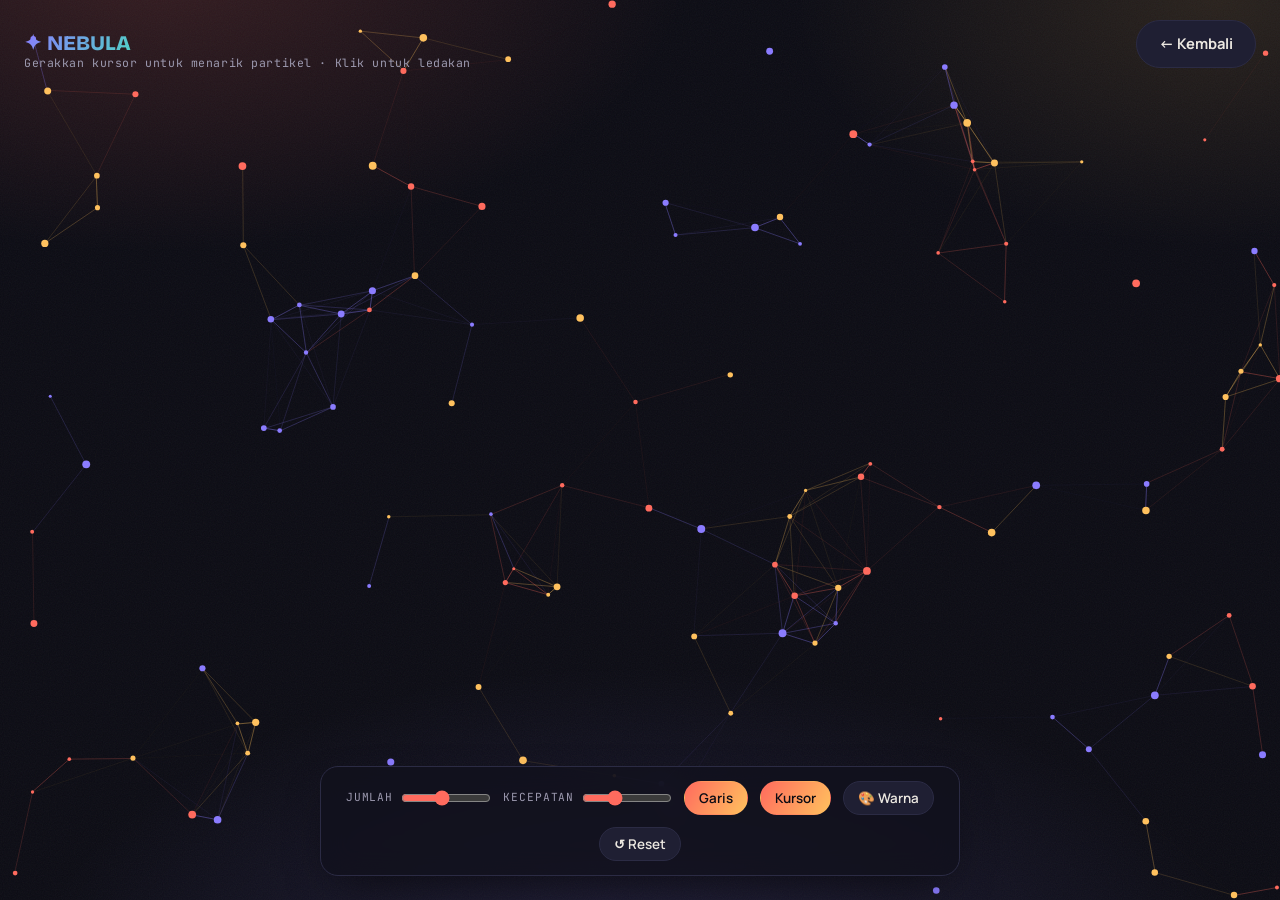
==== playground.html @ 3de66f95 "Add files via upload" ====
<!DOCTYPE html>
<html lang="id">
<head>
  <meta charset="UTF-8">
  <meta name="viewport" content="width=device-width, initial-scale=1.0">
  <title>NEBULA — Particle Playground | Nathaniel Widiyanto</title>
  <link rel="stylesheet" href="style.css">
  <style>
    body { overflow: hidden; }
    #stage { position: fixed; inset: 0; z-index: 0; display: block; }

    .pg-ui {
      position: fixed;
      z-index: 3;
      left: 50%;
      bottom: 24px;
      transform: translateX(-50%);
      display: flex;
      flex-wrap: wrap;
      gap: 12px;
      align-items: center;
      justify-content: center;
      background: rgba(17, 17, 29, 0.78);
      backdrop-filter: blur(14px);
      border: 1px solid var(--border);
      border-radius: 18px;
      padding: 14px 18px;
      box-shadow: var(--shadow);
      max-width: calc(100% - 32px);
    }
    .pg-ui .group { display: flex; align-items: center; gap: 8px; }
    .pg-ui label {
      font-family: 'JetBrains Mono', monospace;
      font-size: 0.7rem;
      letter-spacing: 0.08em;
      text-transform: uppercase;
      color: var(--text-muted);
    }
    .pg-ui input[type="range"] { width: 90px; accent-color: var(--coral); cursor: pointer; }
    .pg-chip {
      border: 1px solid var(--border);
      background: var(--surface-2);
      color: var(--text);
      border-radius: 999px;
      padding: 7px 14px;
      font-family: 'Manrope', sans-serif;
      font-weight: 600;
      font-size: 0.84rem;
      cursor: pointer;
      transition: all 0.2s ease;
    }
    .pg-chip:hover { border-color: var(--coral); }
    .pg-chip.active { background: var(--grad-warm); color: var(--bg); border-color: transparent; }

    .pg-top {
      position: fixed;
      z-index: 3;
      top: 20px;
      left: 24px;
      right: 24px;
      display: flex;
      align-items: center;
      justify-content: space-between;
      gap: 16px;
    }
    .pg-title {
      font-family: 'Bricolage Grotesque', sans-serif;
      font-weight: 800;
      font-size: 1.3rem;
      display: flex;
      align-items: center;
      gap: 10px;
    }
    .pg-title .grad {
      background: var(--grad-cool);
      -webkit-background-clip: text; background-clip: text;
      -webkit-text-fill-color: transparent;
    }
    .pg-hint {
      font-family: 'JetBrains Mono', monospace;
      font-size: 0.72rem;
      color: var(--text-muted);
      letter-spacing: 0.05em;
    }
    @media (max-width: 620px) {
      .pg-hint { display: none; }
      .pg-ui { gap: 9px; padding: 12px; bottom: 14px; }
      .pg-ui input[type="range"] { width: 70px; }
    }
  </style>
</head>
<body>

  <canvas id="stage"></canvas>

  <div class="pg-top">
    <div class="pg-title"><span class="grad">✦ NEBULA</span></div>
    <a href="project3.html" class="btn btn-ghost">← Kembali</a>
  </div>

  <p class="pg-hint" style="position:fixed; z-index:3; top:54px; left:24px;">
    Gerakkan kursor untuk menarik partikel · Klik untuk ledakan
  </p>

  <div class="pg-ui">
    <div class="group">
      <label>Jumlah</label>
      <input type="range" id="count" min="40" max="220" value="120">
    </div>
    <div class="group">
      <label>Kecepatan</label>
      <input type="range" id="speed" min="1" max="10" value="4">
    </div>
    <button class="pg-chip active" id="modeLink">Garis</button>
    <button class="pg-chip active" id="modeMouse">Kursor</button>
    <button class="pg-chip" id="themeBtn">🎨 Warna</button>
    <button class="pg-chip" id="resetBtn">↺ Reset</button>
  </div>

  <script>
    // ===== Particle Playground — Canvas + Vanilla JavaScript =====
    const canvas = document.getElementById("stage");
    const ctx = canvas.getContext("2d");

    // Palet warna yang bisa diganti-ganti
    const themes = [
      ["#ff6b5e", "#ffc15e", "#8b7cff"],   // sunset
      ["#4fd1c5", "#8b7cff", "#5eead4"],   // ocean
      ["#ff8fab", "#ffc15e", "#ff6b5e"],   // candy
      ["#a3e635", "#4fd1c5", "#ffc15e"]    // lime
    ];
    let themeIndex = 0;

    let W, H;
    function resize() {
      W = canvas.width = window.innerWidth;
      H = canvas.height = window.innerHeight;
    }
    window.addEventListener("resize", resize);
    resize();

    // Pengaturan dari kontrol UI
    let settings = { count: 120, speed: 4, link: true, mouseOn: true };
    let particles = [];
    const mouse = { x: -9999, y: -9999 };

    function warna() {
      const t = themes[themeIndex];
      return t[Math.floor(Math.random() * t.length)];
    }

    // Membuat satu partikel dengan posisi & kecepatan acak
    function buatPartikel(x, y) {
      const v = settings.speed / 4;
      return {
        x: x !== undefined ? x : Math.random() * W,
        y: y !== undefined ? y : Math.random() * H,
        vx: (Math.random() - 0.5) * v * 2,
        vy: (Math.random() - 0.5) * v * 2,
        r: Math.random() * 2.5 + 1.5,
        c: warna()
      };
    }

    function isiUlang() {
      particles = [];
      for (let i = 0; i < settings.count; i++) particles.push(buatPartikel());
    }
    isiUlang();

    // Loop animasi — dijalankan terus oleh requestAnimationFrame
    function animate() {
      ctx.clearRect(0, 0, W, H);

      for (let i = 0; i < particles.length; i++) {
        const p = particles[i];

        // Tarikan ke arah kursor
        if (settings.mouseOn) {
          const dx = mouse.x - p.x, dy = mouse.y - p.y;
          const dist = Math.hypot(dx, dy);
          if (dist < 180 && dist > 0) {
            const force = (180 - dist) / 180 * 0.6;
            p.vx += (dx / dist) * force;
            p.vy += (dy / dist) * force;
          }
        }

        // Gerak + sedikit gesekan agar tidak makin cepat
        p.x += p.vx; p.y += p.vy;
        p.vx *= 0.98; p.vy *= 0.98;

        // Pantul di tepi layar
        if (p.x < 0 || p.x > W) p.vx *= -1;
        if (p.y < 0 || p.y > H) p.vy *= -1;
        p.x = Math.max(0, Math.min(W, p.x));
        p.y = Math.max(0, Math.min(H, p.y));

        // Gambar partikel
        ctx.beginPath();
        ctx.arc(p.x, p.y, p.r, 0, Math.PI * 2);
        ctx.fillStyle = p.c;
        ctx.fill();

        // Gambar garis penghubung antar partikel terdekat (efek rasi bintang)
        if (settings.link) {
          for (let j = i + 1; j < particles.length; j++) {
            const q = particles[j];
            const d = Math.hypot(p.x - q.x, p.y - q.y);
            if (d < 120) {
              ctx.beginPath();
              ctx.strokeStyle = p.c;
              ctx.globalAlpha = (1 - d / 120) * 0.5;
              ctx.lineWidth = 1;
              ctx.moveTo(p.x, p.y);
              ctx.lineTo(q.x, q.y);
              ctx.stroke();
              ctx.globalAlpha = 1;
            }
          }
        }
      }
      requestAnimationFrame(animate);
    }
    animate();

    // ===== Interaksi mouse / sentuh =====
    window.addEventListener("mousemove", function (e) { mouse.x = e.clientX; mouse.y = e.clientY; });
    window.addEventListener("mouseout", function () { mouse.x = -9999; mouse.y = -9999; });
    window.addEventListener("touchmove", function (e) {
      const t = e.touches[0];
      mouse.x = t.clientX; mouse.y = t.clientY;
    }, { passive: true });

    // Klik untuk meledakkan partikel baru
    function ledakan(x, y) {
      for (let i = 0; i < 18; i++) {
        const p = buatPartikel(x, y);
        const a = Math.random() * Math.PI * 2;
        const sp = Math.random() * 6 + 2;
        p.vx = Math.cos(a) * sp; p.vy = Math.sin(a) * sp;
        particles.push(p);
      }
      // jaga jumlah agar tidak terlalu banyak
      if (particles.length > 320) particles.splice(0, particles.length - 320);
    }
    canvas.addEventListener("click", function (e) { ledakan(e.clientX, e.clientY); });

    // ===== Kontrol UI =====
    document.getElementById("count").addEventListener("input", function (e) {
      settings.count = +e.target.value; isiUlang();
    });
    document.getElementById("speed").addEventListener("input", function (e) {
      settings.speed = +e.target.value;
    });
    document.getElementById("modeLink").addEventListener("click", function () {
      settings.link = !settings.link; this.classList.toggle("active", settings.link);
    });
    document.getElementById("modeMouse").addEventListener("click", function () {
      settings.mouseOn = !settings.mouseOn; this.classList.toggle("active", settings.mouseOn);
    });
    document.getElementById("themeBtn").addEventListener("click", function () {
      themeIndex = (themeIndex + 1) % themes.length;
      particles.forEach(function (p) { p.c = warna(); });
    });
    document.getElementById("resetBtn").addEventListener("click", isiUlang);

    console.log("✦ NEBULA Particle Playground aktif — dibuat dengan Canvas API & Vanilla JS.");
  </script>

</body>
</html>
---- style.css ----
/* Import Font */
@import url('https://fonts.googleapis.com/css2?family=Bricolage+Grotesque:opsz,wght@12..96,600;12..96,700;12..96,800&family=Manrope:wght@400;500;600;700&family=JetBrains+Mono:wght@400;500&display=swap');

/* Variabel Warna (CSS Variables) */
:root {
  --bg:        #0c0c14;
  --bg-2:      #11111d;
  --surface:   #18182a;
  --surface-2: #1f1f33;
  --border:    #2b2b44;
  --text:      #ece8e1;
  --text-muted:#9d9ab0;

  --coral:  #ff6b5e;
  --gold:   #ffc15e;
  --violet: #8b7cff;
  --teal:   #4fd1c5;

  --grad-warm: linear-gradient(120deg, #ff6b5e 0%, #ffc15e 100%);
  --grad-cool: linear-gradient(120deg, #8b7cff 0%, #4fd1c5 100%);

  --radius: 18px;
  --shadow: 0 18px 50px -20px rgba(0, 0, 0, 0.7);
  --maxw: 1080px;
}

/* Reset Dasar */
* {
  margin: 0;
  padding: 0;
  box-sizing: border-box;
}

html { scroll-behavior: smooth; }

body {
  font-family: 'Manrope', sans-serif;
  color: var(--text);
  background-color: var(--bg);
  /* Lapisan cahaya gradient (gradient mesh) untuk memberi kedalaman */
  background-image:
    radial-gradient(ellipse 70% 55% at 12% -5%, rgba(255, 107, 94, 0.18), transparent 60%),
    radial-gradient(ellipse 60% 50% at 95% 0%, rgba(255, 193, 94, 0.12), transparent 55%),
    radial-gradient(ellipse 80% 60% at 50% 110%, rgba(139, 124, 255, 0.16), transparent 60%);
  background-attachment: fixed;
  line-height: 1.6;
  min-height: 100vh;
  position: relative;
  overflow-x: hidden;
}

/* Tekstur grain halus di atas latar */
body::before {
  content: "";
  position: fixed;
  inset: 0;
  pointer-events: none;
  z-index: 0;
  opacity: 0.05;
  background-image: url("data:image/svg+xml,%3Csvg xmlns='http://www.w3.org/2000/svg' width='160' height='160'%3E%3Cfilter id='n'%3E%3CfeTurbulence type='fractalNoise' baseFrequency='0.85' numOctaves='3'/%3E%3C/filter%3E%3Crect width='100%25' height='100%25' filter='url(%23n)'/%3E%3C/svg%3E");
}

/* Tipografi */
h1, h2, h3 {
  font-family: 'Bricolage Grotesque', sans-serif;
  line-height: 1.1;
  letter-spacing: -0.02em;
}

.mono {
  font-family: 'JetBrains Mono', monospace;
  font-size: 0.78rem;
  letter-spacing: 0.08em;
  text-transform: uppercase;
  color: var(--text-muted);
}

a { color: inherit; text-decoration: none; }

/* Layout Utama */
.wrap {
  position: relative;
  z-index: 1;
  max-width: var(--maxw);
  margin: 0 auto;
  padding: 0 24px;
}

section { margin-bottom: 72px; }

/* Label kecil di atas setiap section */
.eyebrow {
  display: inline-flex;
  align-items: center;
  gap: 8px;
  font-family: 'JetBrains Mono', monospace;
  font-size: 0.72rem;
  letter-spacing: 0.18em;
  text-transform: uppercase;
  color: var(--gold);
  margin-bottom: 14px;
}
.eyebrow::before {
  content: "";
  width: 26px;
  height: 2px;
  background: var(--grad-warm);
  border-radius: 2px;
}

.section-title {
  font-size: clamp(1.6rem, 4vw, 2.4rem);
  font-weight: 800;
  margin-bottom: 28px;
}

.navbar {
  position: sticky;
  top: 0;
  z-index: 50;
  backdrop-filter: blur(14px);
  background: rgba(12, 12, 20, 0.72);
  border-bottom: 1px solid var(--border);
}
.nav-inner {
  max-width: var(--maxw);
  margin: 0 auto;
  padding: 16px 24px;
  display: flex;
  align-items: center;
  justify-content: space-between;
}
.nav-logo {
  font-family: 'Bricolage Grotesque', sans-serif;
  font-weight: 800;
  font-size: 1.15rem;
  display: flex;
  align-items: center;
  gap: 10px;
}
.nav-logo .dot {
  width: 12px; height: 12px;
  border-radius: 50%;
  background: var(--grad-warm);
  box-shadow: 0 0 14px rgba(255, 107, 94, 0.7);
}
.nav-links { display: flex; gap: 8px; }
.nav-links a {
  padding: 8px 16px;
  border-radius: 999px;
  font-size: 0.9rem;
  font-weight: 600;
  color: var(--text-muted);
  transition: all 0.25s ease;
}
.nav-links a:hover { color: var(--text); background: var(--surface-2); }

.hero {
  padding: 90px 0 60px;
  text-align: center;
}
.hero .badge {
  display: inline-block;
  font-family: 'JetBrains Mono', monospace;
  font-size: 0.75rem;
  letter-spacing: 0.15em;
  text-transform: uppercase;
  padding: 7px 16px;
  border: 1px solid var(--border);
  border-radius: 999px;
  color: var(--gold);
  margin-bottom: 26px;
  background: var(--surface);
}
.hero h1 {
  font-size: clamp(2.4rem, 7vw, 4.6rem);
  font-weight: 800;
  margin-bottom: 18px;
}
.hero h1 .grad {
  background: var(--grad-warm);
  -webkit-background-clip: text;
  background-clip: text;
  -webkit-text-fill-color: transparent;
}
.hero p {
  color: var(--text-muted);
  font-size: 1.05rem;
  max-width: 560px;
  margin: 0 auto;
}
.hero .meta {
  display: flex;
  gap: 14px;
  justify-content: center;
  flex-wrap: wrap;
  margin-top: 30px;
}
.hero .meta span {
  padding: 8px 18px;
  background: var(--surface);
  border: 1px solid var(--border);
  border-radius: 999px;
  font-size: 0.88rem;
  font-weight: 600;
}

.card {
  background: var(--surface);
  border: 1px solid var(--border);
  border-radius: var(--radius);
  padding: 28px;
  box-shadow: var(--shadow);
}

/* Biodata */
.bio-grid {
  display: grid;
  grid-template-columns: 280px 1fr;
  gap: 28px;
  align-items: start;
}
.bio-photo {
  background: var(--surface);
  border: 1px solid var(--border);
  border-radius: var(--radius);
  padding: 24px;
  text-align: center;
  box-shadow: var(--shadow);
}
.bio-photo .avatar {
  width: 180px;
  height: 180px;
  margin: 0 auto 18px;
  border-radius: 50%;
  background: var(--grad-warm);
  display: grid;
  place-items: center;
  overflow: hidden;
  box-shadow: 0 0 0 6px rgba(255, 107, 94, 0.12), 0 16px 40px -10px rgba(255, 107, 94, 0.5);
}
.bio-photo .avatar img {
  width: 100%;
  height: 100%;
  object-fit: cover;
  object-position: center 22%;
}
.bio-photo .name { font-size: 1.35rem; font-weight: 800; font-family: 'Bricolage Grotesque', sans-serif; }
.bio-photo .role { color: var(--gold); font-weight: 600; margin-top: 4px; font-size: 0.92rem; }

.bio-list { display: grid; gap: 2px; }
.bio-row {
  display: grid;
  grid-template-columns: 150px 1fr;
  gap: 16px;
  padding: 16px 4px;
  border-bottom: 1px solid var(--border);
  align-items: baseline;
}
.bio-row:last-child { border-bottom: none; }
.bio-row .label {
  font-family: 'JetBrains Mono', monospace;
  font-size: 0.78rem;
  letter-spacing: 0.06em;
  text-transform: uppercase;
  color: var(--text-muted);
}
.bio-row .value { font-weight: 600; }

/* Tag hobi */
.tags { display: flex; flex-wrap: wrap; gap: 8px; }
.tag {
  padding: 5px 13px;
  border-radius: 999px;
  font-size: 0.82rem;
  font-weight: 600;
  background: rgba(139, 124, 255, 0.14);
  border: 1px solid rgba(139, 124, 255, 0.35);
  color: #c3b9ff;
}

/* Deskripsi */
.about {
  background: var(--surface);
  border: 1px solid var(--border);
  border-left: 4px solid transparent;
  border-image: var(--grad-warm) 1;
  border-radius: 4px var(--radius) var(--radius) 4px;
  padding: 30px 34px;
  box-shadow: var(--shadow);
}
.about p { color: var(--text); font-size: 1.04rem; }
.about p + p { margin-top: 16px; }

/* Tabel Nilai */
.table-wrap {
  background: var(--surface);
  border: 1px solid var(--border);
  border-radius: var(--radius);
  overflow: hidden;
  box-shadow: var(--shadow);
}
table { width: 100%; border-collapse: collapse; }
thead th {
  text-align: left;
  font-family: 'JetBrains Mono', monospace;
  font-size: 0.74rem;
  letter-spacing: 0.1em;
  text-transform: uppercase;
  color: var(--bg);
  background: var(--grad-warm);
  padding: 16px 22px;
}
tbody td { padding: 15px 22px; border-bottom: 1px solid var(--border); font-weight: 500; }
tbody tr:last-child td { border-bottom: none; }
tbody tr { transition: background 0.2s ease; }
tbody tr:hover { background: var(--surface-2); }
.nilai-badge {
  display: inline-block;
  min-width: 48px;
  text-align: center;
  padding: 4px 12px;
  border-radius: 999px;
  font-weight: 700;
  font-family: 'JetBrains Mono', monospace;
  background: rgba(79, 209, 197, 0.15);
  color: var(--teal);
  border: 1px solid rgba(79, 209, 197, 0.3);
}
tfoot td {
  padding: 16px 22px;
  font-weight: 700;
  background: var(--surface-2);
}
tfoot .avg { color: var(--gold); font-family: 'JetBrains Mono', monospace; }

/* Kartu Project */
.project-grid {
  display: grid;
  grid-template-columns: repeat(3, 1fr);
  gap: 22px;
}
.project-card {
  background: var(--surface);
  border: 1px solid var(--border);
  border-radius: var(--radius);
  padding: 26px;
  display: flex;
  flex-direction: column;
  box-shadow: var(--shadow);
  transition: transform 0.3s ease, border-color 0.3s ease;
  position: relative;
  overflow: hidden;
}
.project-card::after {
  content: "";
  position: absolute;
  top: 0; left: 0; right: 0;
  height: 4px;
  background: var(--grad-warm);
  transform: scaleX(0);
  transform-origin: left;
  transition: transform 0.35s ease;
}
.project-card:hover { transform: translateY(-6px); border-color: var(--coral); }
.project-card:hover::after { transform: scaleX(1); }
.project-card .pnum {
  font-family: 'JetBrains Mono', monospace;
  font-size: 0.78rem;
  color: var(--gold);
  margin-bottom: 14px;
}
.project-card .picon { font-size: 2.4rem; margin-bottom: 14px; }
.project-card h3 { font-size: 1.3rem; font-weight: 800; margin-bottom: 8px; }
.project-card p { color: var(--text-muted); font-size: 0.94rem; flex-grow: 1; margin-bottom: 14px; }
.card-tech {
  font-family: 'JetBrains Mono', monospace;
  font-size: 0.72rem;
  letter-spacing: 0.04em;
  color: var(--teal);
  margin-bottom: 18px;
}

/* Tombol */
.btn {
  display: inline-flex;
  align-items: center;
  gap: 8px;
  padding: 11px 22px;
  border-radius: 999px;
  font-family: 'Manrope', sans-serif;
  font-weight: 700;
  font-size: 0.92rem;
  cursor: pointer;
  border: none;
  transition: all 0.25s ease;
}
.btn-primary {
  background: var(--grad-warm);
  color: var(--bg);
  box-shadow: 0 10px 26px -8px rgba(255, 107, 94, 0.6);
}
.btn-primary:hover { transform: translateY(-2px); box-shadow: 0 14px 32px -8px rgba(255, 107, 94, 0.75); }
.btn-ghost {
  background: var(--surface-2);
  color: var(--text);
  border: 1px solid var(--border);
}
.btn-ghost:hover { border-color: var(--coral); color: var(--coral); }

footer {
  border-top: 1px solid var(--border);
  padding: 36px 0;
  text-align: center;
  color: var(--text-muted);
  font-size: 0.88rem;
}
footer .heart { color: var(--coral); }

.page-hero {
  padding: 70px 0 40px;
}
.page-hero .eyebrow { margin-bottom: 12px; }
.page-hero h1 {
  font-size: clamp(2rem, 6vw, 3.4rem);
  font-weight: 800;
  margin-bottom: 14px;
}
.page-hero h1 .grad {
  background: var(--grad-cool);
  -webkit-background-clip: text;
  background-clip: text;
  -webkit-text-fill-color: transparent;
}
.page-hero p { color: var(--text-muted); max-width: 600px; font-size: 1.04rem; }

/* Halaman deskripsi project */
.proj-tagline {
  display: inline-block;
  font-family: 'JetBrains Mono', monospace;
  font-size: 0.92rem;
  color: var(--gold);
  margin-top: 4px;
}
.proj-section { margin-bottom: 44px; }
.proj-section h2 {
  font-size: 1.45rem;
  font-weight: 800;
  margin-bottom: 16px;
  display: flex;
  align-items: center;
  gap: 10px;
}
.proj-section h2 .ico { font-size: 1.3rem; }
.proj-section p { color: var(--text); line-height: 1.75; font-size: 1.02rem; }

.tech-list { display: grid; gap: 12px; }
.tech-item {
  background: var(--surface);
  border: 1px solid var(--border);
  border-left: 3px solid var(--coral);
  border-radius: 4px 14px 14px 4px;
  padding: 16px 20px;
}
.tech-item .tname {
  font-family: 'JetBrains Mono', monospace;
  font-weight: 500;
  color: var(--gold);
  font-size: 0.92rem;
  margin-bottom: 4px;
}
.tech-item .tdesc { color: var(--text-muted); font-size: 0.94rem; line-height: 1.6; }

.feature-grid { display: grid; grid-template-columns: repeat(3, 1fr); gap: 14px; }
.feature {
  background: var(--surface);
  border: 1px solid var(--border);
  border-radius: 14px;
  padding: 20px;
}
.feature .fico { font-size: 1.8rem; margin-bottom: 10px; }
.feature h4 { font-size: 1rem; font-weight: 700; margin-bottom: 6px; }
.feature p { color: var(--text-muted); font-size: 0.9rem; line-height: 1.55; }

.live-box {
  background: linear-gradient(135deg, rgba(255,107,94,0.12), rgba(139,124,255,0.12));
  border: 1px solid var(--border);
  border-radius: var(--radius);
  padding: 30px;
  display: flex;
  align-items: center;
  justify-content: space-between;
  gap: 20px;
  flex-wrap: wrap;
  box-shadow: var(--shadow);
}
.live-box .lt { font-family: 'Bricolage Grotesque', sans-serif; font-weight: 800; font-size: 1.2rem; }
.live-box .ll { color: var(--text-muted); font-family: 'JetBrains Mono', monospace; font-size: 0.84rem; word-break: break-all; }

.other-grid { display: grid; grid-template-columns: 1fr 1fr; gap: 16px; }
.other-card {
  background: var(--surface);
  border: 1px solid var(--border);
  border-radius: 14px;
  padding: 22px;
  transition: transform 0.25s ease, border-color 0.25s ease;
}
.other-card:hover { transform: translateY(-4px); border-color: var(--violet); }
.other-card .on { font-family: 'JetBrains Mono', monospace; font-size: 0.72rem; color: var(--violet); margin-bottom: 8px; }
.other-card h4 { font-size: 1.1rem; font-weight: 800; margin-bottom: 6px; }
.other-card p { color: var(--text-muted); font-size: 0.88rem; margin-bottom: 14px; line-height: 1.55; }
.other-card a { color: var(--coral); font-weight: 700; font-size: 0.9rem; }

@media (max-width: 720px) {
  .feature-grid { grid-template-columns: 1fr; }
  .other-grid { grid-template-columns: 1fr; }
}

.popup-overlay {
  position: fixed;
  inset: 0;
  z-index: 200;
  display: grid;
  place-items: center;
  padding: 24px;
  background: rgba(6, 6, 12, 0.72);
  backdrop-filter: blur(8px);
  opacity: 0;
  pointer-events: none;
  transition: opacity 0.35s ease;
}
.popup-overlay.show { opacity: 1; pointer-events: auto; }

.popup-card {
  background: var(--surface);
  border: 1px solid var(--border);
  border-radius: 24px;
  padding: 42px 34px;
  max-width: 400px;
  width: 100%;
  text-align: center;
  box-shadow: 0 34px 90px -24px rgba(0, 0, 0, 0.85);
  /* keadaan awal: mengecil & turun, lalu memantul masuk */
  transform: scale(0.82) translateY(24px);
  opacity: 0;
  transition: transform 0.45s cubic-bezier(0.18, 1.25, 0.4, 1), opacity 0.35s ease;
}
.popup-overlay.show .popup-card { transform: scale(1) translateY(0); opacity: 1; }

.popup-emoji { font-size: 3.2rem; margin-bottom: 14px; display: inline-block; }
.popup-overlay.show .popup-emoji { animation: wave 0.7s ease 0.3s; }
.popup-card h3 { font-family: 'Bricolage Grotesque', sans-serif; font-size: 1.7rem; font-weight: 800; margin-bottom: 12px; }
.popup-card h3 .grad {
  background: var(--grad-warm);
  -webkit-background-clip: text; background-clip: text;
  -webkit-text-fill-color: transparent;
}
.popup-card p { color: var(--text-muted); margin-bottom: 26px; font-size: 0.98rem; }

@keyframes wave {
  0%, 100% { transform: rotate(0); }
  25%      { transform: rotate(18deg); }
  60%      { transform: rotate(-12deg); }
  80%      { transform: rotate(8deg); }
}

/* Animasi muncul: elemen meluncur / pop saat masuk ke layar */
.reveal {
  opacity: 0;
  transform: translateY(30px);
  transition: opacity 0.7s cubic-bezier(0.2, 0.7, 0.2, 1),
              transform 0.7s cubic-bezier(0.2, 0.7, 0.2, 1);
  will-change: opacity, transform;
}
.reveal.slide-l { transform: translateX(-55px); }   /* meluncur dari kiri */
.reveal.slide-r { transform: translateX(55px); }    /* meluncur dari kanan */
.reveal.zoom    { transform: scale(0.88); }          /* efek pop / membesar */
.reveal.in { opacity: 1; transform: none; }          /* keadaan akhir (terlihat) */

/* Jika animasi dimatikan di perangkat, tampilkan semua langsung */
@media (prefers-reduced-motion: reduce) {
  .reveal { opacity: 1 !important; transform: none !important; transition: none; }
}

/* Delay bertingkat agar muncul berurutan */
.d1 { transition-delay: 0.05s; }
.d2 { transition-delay: 0.15s; }
.d3 { transition-delay: 0.25s; }
.d4 { transition-delay: 0.35s; }
.d5 { transition-delay: 0.45s; }
.d6 { transition-delay: 0.55s; }

@media (max-width: 860px) {
  .bio-grid { grid-template-columns: 1fr; }
  .project-grid { grid-template-columns: 1fr; }
  .nav-links a { padding: 8px 12px; font-size: 0.82rem; }
}

@media (max-width: 560px) {
  .wrap { padding: 0 18px; }
  .nav-logo span.t { display: none; }
  .bio-row { grid-template-columns: 1fr; gap: 4px; }
  .hero { padding: 64px 0 40px; }
  section { margin-bottom: 56px; }
  .about { padding: 24px; }
  thead th, tbody td, tfoot td { padding: 13px 14px; font-size: 0.9rem; }
  .hero h1 { font-size: 2.1rem; }
  .page-hero h1 { font-size: 1.9rem; }
}
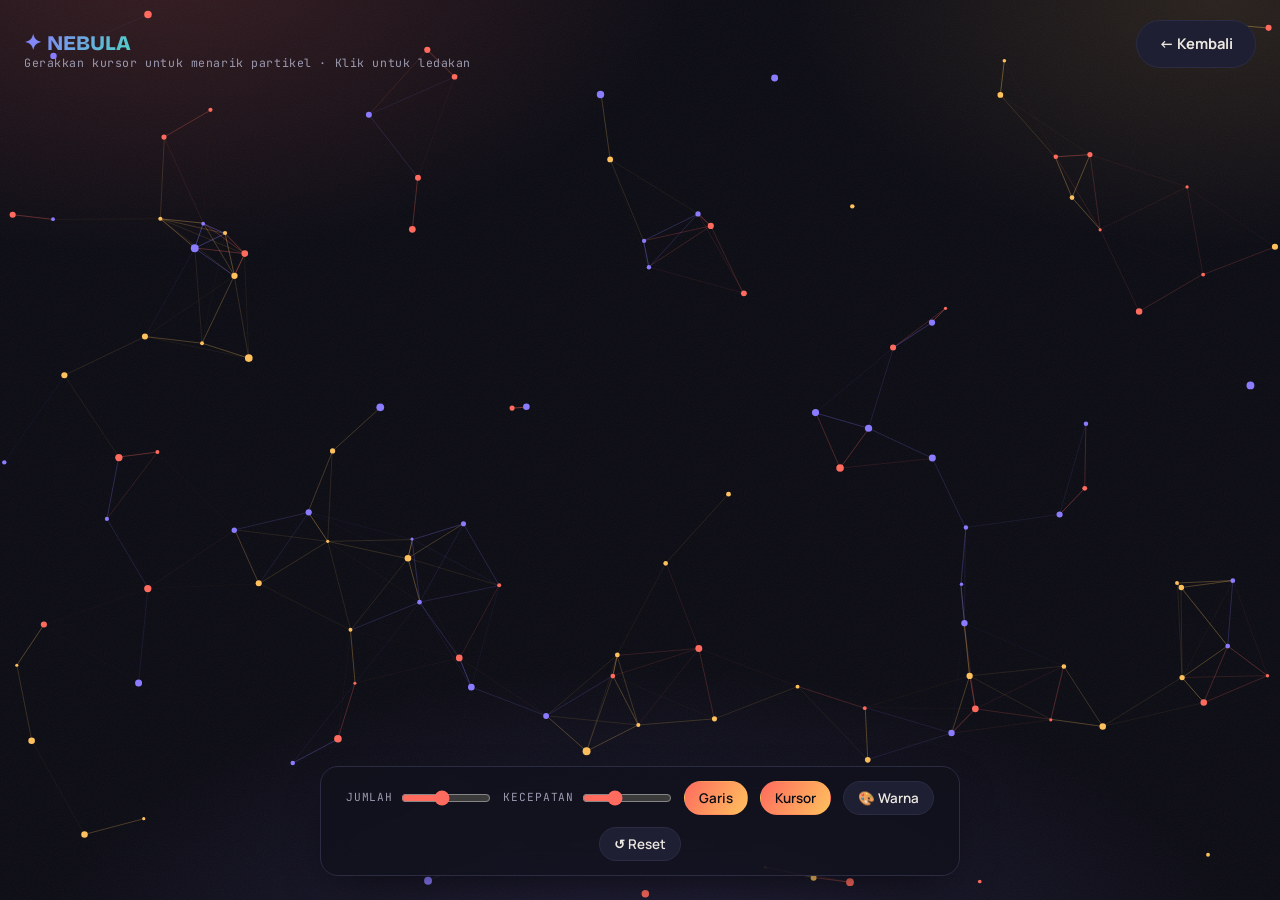
==== commit 5d953bd0: "Add files via upload" ====
--- a/playground.html
+++ b/playground.html
@@ -118,16 +118,14 @@
   </div>
 
   <script>
-    // ===== Particle Playground — Canvas + Vanilla JavaScript =====
     const canvas = document.getElementById("stage");
     const ctx = canvas.getContext("2d");
 
-    // Palet warna yang bisa diganti-ganti
     const themes = [
-      ["#ff6b5e", "#ffc15e", "#8b7cff"],   // sunset
-      ["#4fd1c5", "#8b7cff", "#5eead4"],   // ocean
-      ["#ff8fab", "#ffc15e", "#ff6b5e"],   // candy
-      ["#a3e635", "#4fd1c5", "#ffc15e"]    // lime
+      ["#ff6b5e", "#ffc15e", "#8b7cff"],
+      ["#4fd1c5", "#8b7cff", "#5eead4"],
+      ["#ff8fab", "#ffc15e", "#ff6b5e"],
+      ["#a3e635", "#4fd1c5", "#ffc15e"]
     ];
     let themeIndex = 0;
 
@@ -139,7 +137,6 @@
     window.addEventListener("resize", resize);
     resize();
 
-    // Pengaturan dari kontrol UI
     let settings = { count: 120, speed: 4, link: true, mouseOn: true };
     let particles = [];
     const mouse = { x: -9999, y: -9999 };
@@ -149,7 +146,6 @@
       return t[Math.floor(Math.random() * t.length)];
     }
 
-    // Membuat satu partikel dengan posisi & kecepatan acak
     function buatPartikel(x, y) {
       const v = settings.speed / 4;
       return {
@@ -168,14 +164,12 @@
     }
     isiUlang();
 
-    // Loop animasi — dijalankan terus oleh requestAnimationFrame
     function animate() {
       ctx.clearRect(0, 0, W, H);
 
       for (let i = 0; i < particles.length; i++) {
         const p = particles[i];
 
-        // Tarikan ke arah kursor
         if (settings.mouseOn) {
           const dx = mouse.x - p.x, dy = mouse.y - p.y;
           const dist = Math.hypot(dx, dy);
@@ -186,23 +180,19 @@
           }
         }
 
-        // Gerak + sedikit gesekan agar tidak makin cepat
         p.x += p.vx; p.y += p.vy;
         p.vx *= 0.98; p.vy *= 0.98;
 
-        // Pantul di tepi layar
         if (p.x < 0 || p.x > W) p.vx *= -1;
         if (p.y < 0 || p.y > H) p.vy *= -1;
         p.x = Math.max(0, Math.min(W, p.x));
         p.y = Math.max(0, Math.min(H, p.y));
 
-        // Gambar partikel
         ctx.beginPath();
         ctx.arc(p.x, p.y, p.r, 0, Math.PI * 2);
         ctx.fillStyle = p.c;
         ctx.fill();
 
-        // Gambar garis penghubung antar partikel terdekat (efek rasi bintang)
         if (settings.link) {
           for (let j = i + 1; j < particles.length; j++) {
             const q = particles[j];
@@ -224,7 +214,6 @@
     }
     animate();
 
-    // ===== Interaksi mouse / sentuh =====
     window.addEventListener("mousemove", function (e) { mouse.x = e.clientX; mouse.y = e.clientY; });
     window.addEventListener("mouseout", function () { mouse.x = -9999; mouse.y = -9999; });
     window.addEventListener("touchmove", function (e) {
@@ -232,7 +221,6 @@
       mouse.x = t.clientX; mouse.y = t.clientY;
     }, { passive: true });
 
-    // Klik untuk meledakkan partikel baru
     function ledakan(x, y) {
       for (let i = 0; i < 18; i++) {
         const p = buatPartikel(x, y);
@@ -241,12 +229,10 @@
         p.vx = Math.cos(a) * sp; p.vy = Math.sin(a) * sp;
         particles.push(p);
       }
-      // jaga jumlah agar tidak terlalu banyak
       if (particles.length > 320) particles.splice(0, particles.length - 320);
     }
     canvas.addEventListener("click", function (e) { ledakan(e.clientX, e.clientY); });
 
-    // ===== Kontrol UI =====
     document.getElementById("count").addEventListener("input", function (e) {
       settings.count = +e.target.value; isiUlang();
     });
